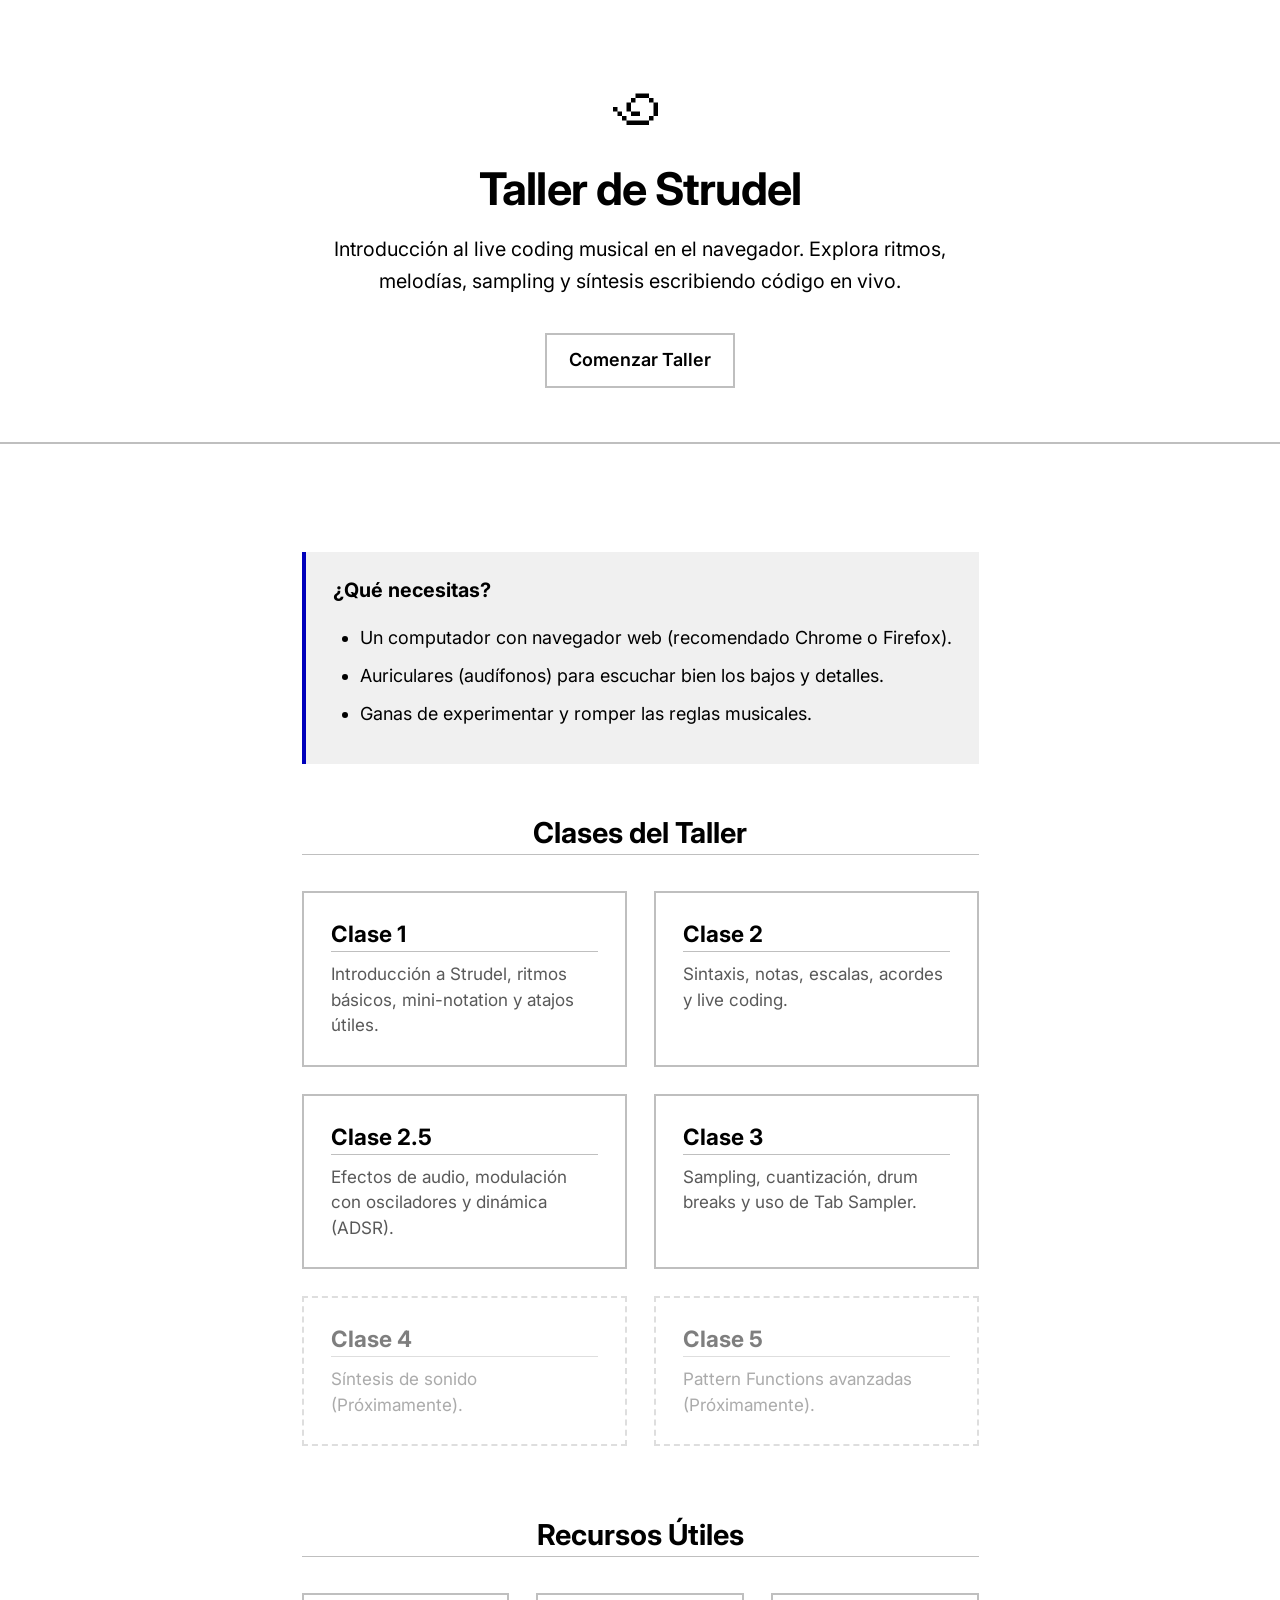
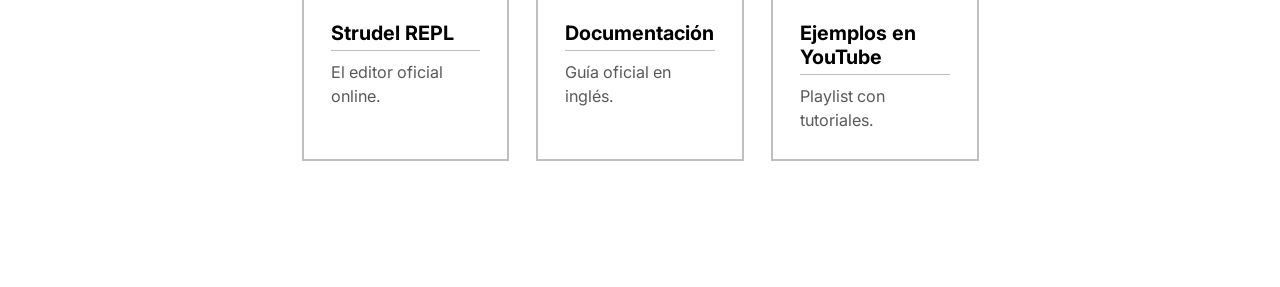
==== index.html @ 0a7d7d0f "feat: rediseño multi-página, landing page minimalista, UI nav y buscador" ====
<!DOCTYPE html>
<html lang="es">
<head>
<meta charset="utf-8"/>
<meta name="viewport" content="width=device-width, initial-scale=1"/>
<title>꩜ Taller de Strudel — UAH</title>
<meta name="author" content="Diego Aliaga"/>
<link rel="icon" href="data:image/svg+xml,<svg xmlns='http://www.w3.org/2000/svg' viewBox='0 0 100 100'><text y='.9em' font-size='90'>꩜</text></svg>">
<link rel="preconnect" href="https://fonts.googleapis.com">
<link href="https://fonts.googleapis.com/css2?family=Inter:wght@400;500;600;700&family=JetBrains+Mono:wght@400;500&display=swap" rel="stylesheet">
<link rel="stylesheet" href="strudel-taller.css">
<style>
/* ── Landing Page Styles (Minimalist / Protesilaos style) ──────────────── */
body {
  display: flex;
  flex-direction: column;
  min-height: 100vh;
}
.hero {
  padding: 4rem 1rem 3rem;
  border-bottom: 2px solid var(--border);
  margin-bottom: 2rem;
  text-align: center;
}
.hero-icon {
  font-size: 4rem;
  line-height: 1;
  color: var(--text);
  margin-bottom: 1rem;
  display: inline-block;
}
.hero h1 {
  font-size: 2.5rem;
  margin: 0 0 1rem;
  letter-spacing: -0.02em;
}
.hero p {
  font-size: 1.1rem;
  color: var(--text);
  max-width: 650px;
  margin: 0 auto 2rem;
  line-height: 1.6;
}
.btn-primary {
  display: inline-block;
  background: var(--bg);
  color: var(--text);
  padding: .6rem 1.2rem;
  text-decoration: none;
  font-weight: 600;
  border: 2px solid var(--border);
  transition: background .1s, border-color .1s;
}
.btn-primary:hover {
  background: var(--bg-2);
  border-color: var(--text);
}

.grid {
  display: grid;
  grid-template-columns: repeat(auto-fit, minmax(280px, 1fr));
  gap: 1.5rem;
  margin: 2rem 0 3rem;
}
.card {
  background: var(--bg);
  border: 2px solid var(--border);
  padding: 1.5rem;
  text-decoration: none;
  color: var(--text);
  display: flex;
  flex-direction: column;
  transition: border-color .1s;
}
.card:hover {
  border-color: var(--text);
  background: var(--bg-2);
}
.card h2 {
  margin: 0 0 .5rem;
  font-size: 1.25rem;
}
.card p {
  margin: 0;
  color: var(--text-muted);
  flex-grow: 1;
  font-size: 0.95rem;
  line-height: 1.5;
}
.card-disabled {
  opacity: 0.5;
  pointer-events: none;
  border-style: dashed;
}

.requirements {
  border-left: 4px solid var(--accent);
  background: var(--bg-2);
  padding: 1.5rem;
  margin: 2rem 0;
}
.requirements h3 {
  margin-top: 0;
  font-size: 1.1rem;
}
.requirements ul {
  margin-bottom: 0;
}
</style>
</head>
<body>
<div class="hero">
  <div class="hero-icon">꩜</div>
  <h1>Taller de Strudel</h1>
  <p>Introducción al live coding musical en el navegador. Explora ritmos, melodías, sampling y síntesis escribiendo código en vivo.</p>
  <a href="clase-1.html" class="btn-primary">Comenzar Taller</a>
</div>

<div id="content" style="max-width: 900px;">
  
  <div class="requirements">
    <h3>¿Qué necesitas?</h3>
    <ul>
      <li>Un computador con navegador web (recomendado Chrome o Firefox).</li>
      <li>Auriculares (audífonos) para escuchar bien los bajos y detalles.</li>
      <li>Ganas de experimentar y romper las reglas musicales.</li>
    </ul>
  </div>

  <h2 style="text-align: center; margin-bottom: 2rem;">Clases del Taller</h2>
  <div class="grid">
    <a href="clase-1.html" class="card">
      <h2>Clase 1</h2>
      <p>Introducción a Strudel, ritmos básicos, mini-notation y atajos útiles.</p>
    </a>
    <a href="clase-2.html" class="card">
      <h2>Clase 2</h2>
      <p>Sintaxis, notas, escalas, acordes y live coding.</p>
    </a>
    <a href="clase-2-5.html" class="card">
      <h2>Clase 2.5</h2>
      <p>Efectos de audio, modulación con osciladores y dinámica (ADSR).</p>
    </a>
    <a href="clase-3.html" class="card">
      <h2>Clase 3</h2>
      <p>Sampling, cuantización, drum breaks y uso de Tab Sampler.</p>
    </a>
    <a href="#" class="card card-disabled">
      <h2>Clase 4</h2>
      <p>Síntesis de sonido (Próximamente).</p>
    </a>
    <a href="#" class="card card-disabled">
      <h2>Clase 5</h2>
      <p>Pattern Functions avanzadas (Próximamente).</p>
    </a>
  </div>

  <h2 style="text-align: center; margin-top: 4rem;">Recursos Útiles</h2>
  <div class="grid" style="grid-template-columns: repeat(auto-fit, minmax(200px, 1fr));">
    <a href="https://strudel.cc/" target="_blank" class="card">
      <h2 style="font-size: 1.1rem;">Strudel REPL</h2>
      <p style="font-size: 0.9rem;">El editor oficial online.</p>
    </a>
    <a href="https://strudel.cc/workshop/getting-started/" target="_blank" class="card">
      <h2 style="font-size: 1.1rem;">Documentación</h2>
      <p style="font-size: 0.9rem;">Guía oficial en inglés.</p>
    </a>
    <a href="https://www.youtube.com/playlist?list=PLEW6tgjJl5yY" target="_blank" class="card">
      <h2 style="font-size: 1.1rem;">Ejemplos en YouTube</h2>
      <p style="font-size: 0.9rem;">Playlist con tutoriales.</p>
    </a>
  </div>
</div>

</body>
</html>
---- strudel-taller.css ----
/* Protesilaos-inspired Academic/Blog Theme (Modus Operandi / Vivendi style) */

:root {
  /* Light mode (Modus Operandi style) */
  --bg: #ffffff;
  --bg-2: #f0f0f0;
  --border: #bfbfbf;
  --text: #000000;
  --text-muted: #595959;
  --accent: #0000bb;
  --link: #0033cc;
  --link-visited: #7918a5;
  --code-bg: #f4f4f4;
  --desafio-bg: #e5f4fb;
  --desafio-border: #005fdf;
  --desafio-text: #0033cc;
}

@media (prefers-color-scheme: dark) {
  :root {
    /* Dark mode (Modus Vivendi style) */
    --bg: #000000;
    --bg-2: #1e1e1e;
    --border: #646464;
    --text: #ffffff;
    --text-muted: #a6a6a6;
    --accent: #00bcff;
    --link: #00bcff;
    --link-visited: #b6a0ff;
    --code-bg: #111111;
    --desafio-bg: #002f5a;
    --desafio-border: #00aaff;
    --desafio-text: #8cc3f6;
  }
}

@import url('https://fonts.googleapis.com/css2?family=Inter:wght@400;600;700&family=JetBrains+Mono:wght@400;600&display=swap');

* { box-sizing: border-box; }

html {
  font-size: 18px; /* High legibility */
  scroll-behavior: smooth;
}

body {
  background: var(--bg);
  color: var(--text);
  font-family: 'Inter', system-ui, -apple-system, sans-serif;
  line-height: 1.6;
  margin: 0;
  padding: 0;
}

#content {
  max-width: 1100px;
  margin: 0 auto;
  padding: 2rem 2rem 4rem;
}

/* Headings */
h1, h2, h3, h4, h5, h6 {
  font-weight: 700;
  line-height: 1.2;
  color: var(--text);
  margin-top: 1.8em;
  margin-bottom: 0.8em;
}

h1.title {
  font-size: 2.2rem;
  margin-top: 1rem;
  margin-bottom: 2rem;
}

h2 {
  font-size: 1.6rem;
  border-bottom: 1px solid var(--border);
  padding-bottom: 0.2rem;
}

h3 { font-size: 1.3rem; }

/* Links */
a {
  color: var(--link);
  text-decoration: underline;
  text-decoration-thickness: 1px;
  text-underline-offset: 2px;
}
a:visited { color: var(--link-visited); }
a:hover { text-decoration-thickness: 2px; }

/* Table of Contents */
#table-of-contents {
  background: var(--bg-2);
  border-left: 4px solid var(--border);
  padding: 1rem 1.5rem;
  margin-bottom: 2.5rem;
}

#table-of-contents h2 {
  font-size: 1.1rem;
  border: none;
  margin: 0 0 1rem;
  text-transform: none;
}

#table-of-contents ul {
  list-style-type: square;
  padding-left: 1.2rem;
  margin: 0;
}
#table-of-contents li { margin: 0.4rem 0; }

/* Paragraphs */
p { margin: 1.2rem 0; }
ul, ol { padding-left: 1.5rem; margin: 1.2rem 0; }
li { margin: 0.5rem 0; }

/* Code */
code {
  font-family: 'JetBrains Mono', monospace;
  background: var(--code-bg);
  padding: 0.15em 0.3em;
  font-size: 0.85em;
  border: 1px solid var(--border);
}

pre {
  background: var(--code-bg);
  border: 1px solid var(--border);
  padding: 1rem;
  overflow-x: auto;
  font-family: 'JetBrains Mono', monospace;
  font-size: 0.85rem;
  line-height: 1.5;
  margin: 1.5rem 0;
}

pre code {
  background: transparent;
  border: none;
  padding: 0;
}

/* Blockquotes */
blockquote {
  border-left: 4px solid var(--accent);
  margin: 1.5rem 0;
  padding: 0.5rem 1rem;
  color: var(--text-muted);
  font-style: italic;
  background: var(--bg-2);
}

/* ── Imágenes ─────────────────────────────────────────────────────── */
img {
  max-width: 100%;
  max-height: 480px;      /* evita imágenes altísimas */
  width: auto;
  height: auto;
  display: block;
  margin: 1.5rem auto;
  border-radius: 6px;
  border: 1px solid var(--border);
  box-shadow: 0 2px 8px rgba(0,0,0,.15);
  object-fit: contain;    /* no deforma si hay max-height */
}

/* Capturas de pantalla de la interfaz → más compactas */
img[src*="Captura"],
img[src*="captura"],
img[src*="screenshot"] {
  max-width: 560px;
  max-height: 360px;
}

/* Imágenes decorativas / logos → sin borde */
img[src*="logo"],
img[src*="Logo"],
img[src*="algorave"],
img[src*="Algorave"] {
  border: none;
  box-shadow: none;
}

/* Figura con caption */
figure {
  margin: 1.5rem auto;
  text-align: center;
}
figure img {
  margin: 0 auto .6rem;
}
figcaption,
.figure p {
  text-align: center;
  color: var(--text-muted);
  font-size: .85rem;
  margin-top: .4rem;
  margin-bottom: 0;
}

/* Imágenes inline dentro de párrafos (ej: emojis SVG en título) */
p img, h1 img, h2 img {
  display: inline;
  margin: 0 .15em;
  vertical-align: middle;
  box-shadow: none;
  border: none;
  border-radius: 0;
}

/* ── Lightbox ─────────────────────────────────────────────────────── */
#content img:not(p img):not(h1 img):not(h2 img) {
  cursor: zoom-in;
  transition: opacity .15s;
}
#content img:not(p img):not(h1 img):not(h2 img):hover {
  opacity: .88;
}

#lightbox {
  display: none;
  position: fixed;
  inset: 0;
  z-index: 2000;
  background: rgba(0,0,0,.85);
  align-items: center;
  justify-content: center;
  cursor: zoom-out;
  backdrop-filter: blur(4px);
}
#lightbox.open {
  display: flex;
}
#lightbox img {
  max-width: 92vw;
  max-height: 92vh;
  width: auto;
  height: auto;
  border-radius: 8px;
  border: none;
  box-shadow: 0 8px 40px rgba(0,0,0,.6);
  margin: 0;
  cursor: zoom-out;
  animation: lb-in .18s ease;
}
@keyframes lb-in {
  from { opacity: 0; transform: scale(.93); }
  to   { opacity: 1; transform: scale(1); }
}

/* Postamble */
#postamble {
  margin-top: 4rem;
  border-top: 1px solid var(--border);
  padding-top: 1rem;
  color: var(--text-muted);
  font-size: 0.85rem;
}

/* Responsive */
@media (max-width: 600px) {
  html { font-size: 16px; }
  #content { padding: 1.5rem 1rem 3rem; }
}

/* Desafíos */
.desafio {
  background-color: var(--desafio-bg);
  border-left: 4px solid var(--desafio-border);
  padding: 1rem 1.5rem;
  margin: 1.5rem 0;
}

.desafio p:first-child {
  color: var(--desafio-text);
  font-weight: 700;
  margin-top: 0;
}

/* ── Botón volver arriba ──────────────────────────────────────────────── */
#back-to-top {
  position: fixed;
  bottom: 2rem;
  right: 2rem;
  width: 2.8rem;
  height: 2.8rem;
  border-radius: 50%;
  background: var(--accent);
  color: var(--bg);
  border: none;
  font-size: 1.3rem;
  cursor: pointer;
  display: flex;
  align-items: center;
  justify-content: center;
  box-shadow: 0 2px 8px rgba(0,0,0,0.3);
  opacity: 0;
  pointer-events: none;
  transition: opacity 0.3s ease, transform 0.3s ease;
  z-index: 999;
  text-decoration: none;
}

#back-to-top.visible {
  opacity: 1;
  pointer-events: auto;
}

#back-to-top:hover {
  transform: translateY(-3px);
  filter: brightness(1.2);
}

/* ── REPLs de Strudel ──────────────────────────────────────────────────── */
.repl-holder {
  margin: 1.5rem 0;
  border: 1px solid var(--border);
  border-radius: 6px;
  overflow: hidden;
  background: var(--code-bg);
  position: relative;
  transition: border-color 0.2s ease;
}

/* El REPL que está sonando se marca con un borde de acento. */
.repl-holder.is-active {
  border-color: var(--accent);
  box-shadow: 0 0 0 2px color-mix(in srgb, var(--accent) 25%, transparent);
}

.repl-holder::before {
  content: 'Strudel';
  position: absolute;
  top: 0;
  left: 0;
  z-index: 2;
  font-family: 'JetBrains Mono', monospace;
  font-size: 0.65rem;
  letter-spacing: 0.05em;
  text-transform: uppercase;
  padding: 0.15rem 0.5rem;
  background: var(--bg-2);
  color: var(--text-muted);
  border-right: 1px solid var(--border);
  border-bottom: 1px solid var(--border);
  border-bottom-left-radius: 4px;
  pointer-events: none;
}

.repl-holder.is-active::before {
  content: 'Strudel · sonando';
  color: var(--accent);
}

.repl-holder iframe {
  display: block;
  width: 100%;
  border: 0;
  margin-top: 1.1rem;
}

/* ── Botón detener todos ───────────────────────────────────────────────── */
/* ── Video embebido (YouTube) ──────────────────────────────────────────── */
.video-embed {
  position: relative;
  width: 100%;
  aspect-ratio: 16 / 9;
  margin: 2rem 0 0.5rem;
  border: 1px solid var(--border);
  border-radius: 6px;
  overflow: hidden;
  background: var(--code-bg);
}

.video-embed iframe,
.video-embed video {
  position: absolute;
  inset: 0;
  width: 100%;
  height: 100%;
  border: 0;
  object-fit: contain;
  background: #000;
}

.video-caption {
  font-size: 0.85rem;
  color: var(--text-muted);
  font-style: italic;
  margin-top: 0;
}

@media (max-width: 600px) {
  #back-to-top { bottom: 1rem; right: 1rem; }
}

/* ── Drawer lateral de navegación (estilo Strudel) ─────────────────────── */

/* Pestaña disparadora fijada en el lateral izquierdo */
#drawer-toggle {
  position: fixed;
  top: 95px;
  left: 0;
  z-index: 1000;
  background: var(--bg-2);
  color: var(--text);
  border: 1px solid var(--border);
  border-left: none;
  border-radius: 0 6px 6px 0;
  padding: 0.5rem 0.6rem 0.5rem 0.45rem;
  cursor: pointer;
  display: flex;
  align-items: center;
  justify-content: center;
  box-shadow: 2px 2px 8px rgba(0, 0, 0, 0.12);
  transition: transform 0.2s ease, background 0.2s ease, border-color 0.2s ease, color 0.2s ease;
  user-select: none;
}

#drawer-toggle:hover {
  background: var(--bg);
  border-color: var(--accent);
  color: var(--accent);
  transform: translateX(3px);
}

#drawer-toggle svg {
  display: block;
}

/* Backdrop difuminado */
#drawer-backdrop {
  position: fixed;
  inset: 0;
  background: rgba(0, 0, 0, 0.45);
  backdrop-filter: blur(2px);
  z-index: 1001;
  opacity: 0;
  pointer-events: none;
  transition: opacity 0.25s ease;
}

#drawer-backdrop.is-visible {
  opacity: 1;
  pointer-events: auto;
}

/* Panel lateral (Drawer) */
#sidebar-drawer {
  position: fixed;
  top: 0;
  left: 0;
  bottom: 0;
  width: 360px;
  max-width: 88vw;
  background: var(--bg);
  border-right: 1px solid var(--border);
  z-index: 1002;
  transform: translateX(-100%);
  transition: transform 0.28s cubic-bezier(0.16, 1, 0.3, 1);
  display: flex;
  flex-direction: column;
  box-shadow: 6px 0 28px rgba(0, 0, 0, 0.22);
}

#sidebar-drawer.is-open {
  transform: translateX(0);
}

/* Cabecera del drawer */
.drawer-header {
  padding: 0.9rem 1.1rem;
  border-bottom: 1px solid var(--border);
  background: var(--bg-2);
  display: flex;
  align-items: center;
  justify-content: space-between;
}

.drawer-title {
  font-family: inherit;
  font-size: 0.88rem;
  font-weight: 700;
  letter-spacing: 0.08em;
  margin: 0;
}

.drawer-close {
  background: transparent;
  border: 1px solid transparent;
  color: var(--text-muted);
  font-size: 1.1rem;
  line-height: 1;
  padding: 0.2rem 0.45rem;
  border-radius: 4px;
  cursor: pointer;
  transition: color 0.15s ease, border-color 0.15s ease, background 0.15s ease;
}

.drawer-close:hover {
  color: var(--text);
  border-color: var(--border);
  background: var(--bg);
}

/* Herramientas del drawer: buscador y píldoras */
.drawer-tools {
  padding: 0.75rem 1.1rem;
  border-bottom: 1px solid var(--border);
  background: var(--bg);
  display: flex;
  flex-direction: column;
  gap: 0.55rem;
}

.drawer-search-wrapper {
  position: relative;
  display: flex;
  align-items: center;
}

.drawer-search {
  width: 100%;
  font-family: 'JetBrains Mono', monospace;
  font-size: 0.78rem;
  padding: 0.45rem 0.65rem 0.45rem 1.7rem;
  border: 1px solid var(--border);
  border-radius: 4px;
  background: var(--code-bg);
  color: var(--text);
  outline: none;
  transition: border-color 0.2s ease, box-shadow 0.2s ease;
}

.drawer-search:focus {
  border-color: var(--accent);
  box-shadow: 0 0 0 2px color-mix(in srgb, var(--accent) 20%, transparent);
}

.drawer-search-icon {
  position: absolute;
  left: 0.55rem;
  font-size: 0.75rem;
  color: var(--text-muted);
  pointer-events: none;
}

/* Píldoras de salto rápido por clase */
.drawer-class-pills {
  display: flex;
  flex-wrap: wrap;
  gap: 0.35rem;
  align-items: center;
}

.drawer-class-pills span {
  font-size: 0.68rem;
  color: var(--text-muted);
  font-family: 'JetBrains Mono', monospace;
  margin-right: 0.1rem;
}

.drawer-pill {
  font-family: 'JetBrains Mono', monospace;
  font-size: 0.68rem;
  font-weight: 600;
  padding: 0.15rem 0.4rem;
  border: 1px solid var(--border);
  border-radius: 4px;
  background: var(--bg-2);
  color: var(--text);
  text-decoration: none;
  transition: background 0.15s ease, border-color 0.15s ease, color 0.15s ease;
}

.drawer-pill:hover {
  background: var(--accent);
  color: var(--bg);
  border-color: var(--accent);
  text-decoration: none;
}

/* Árbol del índice */
.drawer-content {
  flex: 1;
  overflow-y: auto;
  padding: 0.8rem 1rem;
  scroll-behavior: smooth;
}

.drawer-content ul {
  list-style: none;
  padding-left: 0;
  margin: 0;
}

.drawer-content li {
  margin: 0.25rem 0;
}

.drawer-class-item {
  margin-bottom: 0.75rem !important;
  border-bottom: 1px dashed color-mix(in srgb, var(--border) 60%, transparent);
  padding-bottom: 0.55rem;
}

.drawer-class-item:last-child {
  border-bottom: none;
}

.drawer-class-header {
  display: flex;
  align-items: center;
  gap: 0.25rem;
}

.drawer-collapse-btn {
  background: transparent;
  border: none;
  color: var(--text-muted);
  font-size: 0.65rem;
  cursor: pointer;
  padding: 0.2rem 0.3rem;
  border-radius: 3px;
  line-height: 1;
  transition: background 0.15s ease, color 0.15s ease;
}

.drawer-collapse-btn:hover {
  background: var(--bg-2);
  color: var(--text);
}

.drawer-class-item.is-collapsed > ul {
  display: none;
}

/* Enlaces dentro del drawer */
.drawer-content a {
  display: block;
  font-size: 0.82rem;
  line-height: 1.35;
  color: var(--text);
  text-decoration: none;
  padding: 0.25rem 0.45rem;
  border-radius: 4px;
  border-left: 2px solid transparent;
  transition: color 0.15s ease, background 0.15s ease, border-left-color 0.15s ease;
}

.drawer-content a:hover {
  background: var(--bg-2);
  color: var(--accent);
  text-decoration: none;
}

/* Títulos de Clase (nivel 1) */
.drawer-class-header a {
  font-size: 0.86rem;
  font-weight: 600;
  color: var(--text);
  flex: 1;
}

/* Subsecciones (nivel 2 y 3) */
.drawer-content ul ul {
  padding-left: 0.75rem;
  margin: 0.2rem 0;
  border-left: 1px solid color-mix(in srgb, var(--border) 60%, transparent);
}

.drawer-content ul ul ul {
  padding-left: 0.65rem;
}

.drawer-content ul ul a {
  font-size: 0.78rem;
  color: var(--text-muted);
}

.drawer-content ul ul a:hover {
  color: var(--text);
}

/* Enlace activo (ScrollSpy) */
.drawer-content a.active-link {
  color: var(--accent) !important;
  font-weight: 600;
  background: var(--bg-2);
  border-left-color: var(--accent);
}

/* Pie del drawer */
.drawer-footer {
  padding: 0.55rem 1rem;
  border-top: 1px solid var(--border);
  background: var(--bg-2);
  font-family: 'JetBrains Mono', monospace;
  font-size: 0.68rem;
  color: var(--text-muted);
  display: flex;
  justify-content: space-between;
  align-items: center;
}

.drawer-footer a {
  color: var(--text-muted);
  text-decoration: none;
}

.drawer-footer a:hover {
  color: var(--accent);
  text-decoration: underline;
}

@media (max-width: 600px) {
  #drawer-toggle {
    top: 65px;
    padding: 0.4rem 0.6rem 0.4rem 0.5rem;
    font-size: 0.72rem;
  }
}



/* ── Navegación entre clases (Footer) ────────────────────────────── */
.class-nav-footer {
  display: flex;
  justify-content: space-between;
  margin-top: 4rem;
  padding-top: 2rem;
  border-top: 1px solid var(--border);
}
.nav-btn {
  display: flex;
  flex-direction: column;
  padding: 1rem 1.5rem;
  border-radius: 8px;
  background: var(--bg-2);
  border: 1px solid var(--border);
  text-decoration: none;
  color: var(--text);
  transition: transform .2s, border-color .2s;
  min-width: 150px;
}
.nav-btn:hover {
  border-color: var(--accent);
  transform: translateY(-2px);
}
.nav-btn .nav-label {
  font-size: .8rem;
  color: var(--text-muted);
  text-transform: uppercase;
  letter-spacing: .05em;
  margin-bottom: .25rem;
}
.nav-btn .nav-title {
  font-weight: 700;
  font-size: 1.1rem;
  color: var(--accent);
}
.nav-btn.next {
  text-align: right;
  margin-left: auto;
}
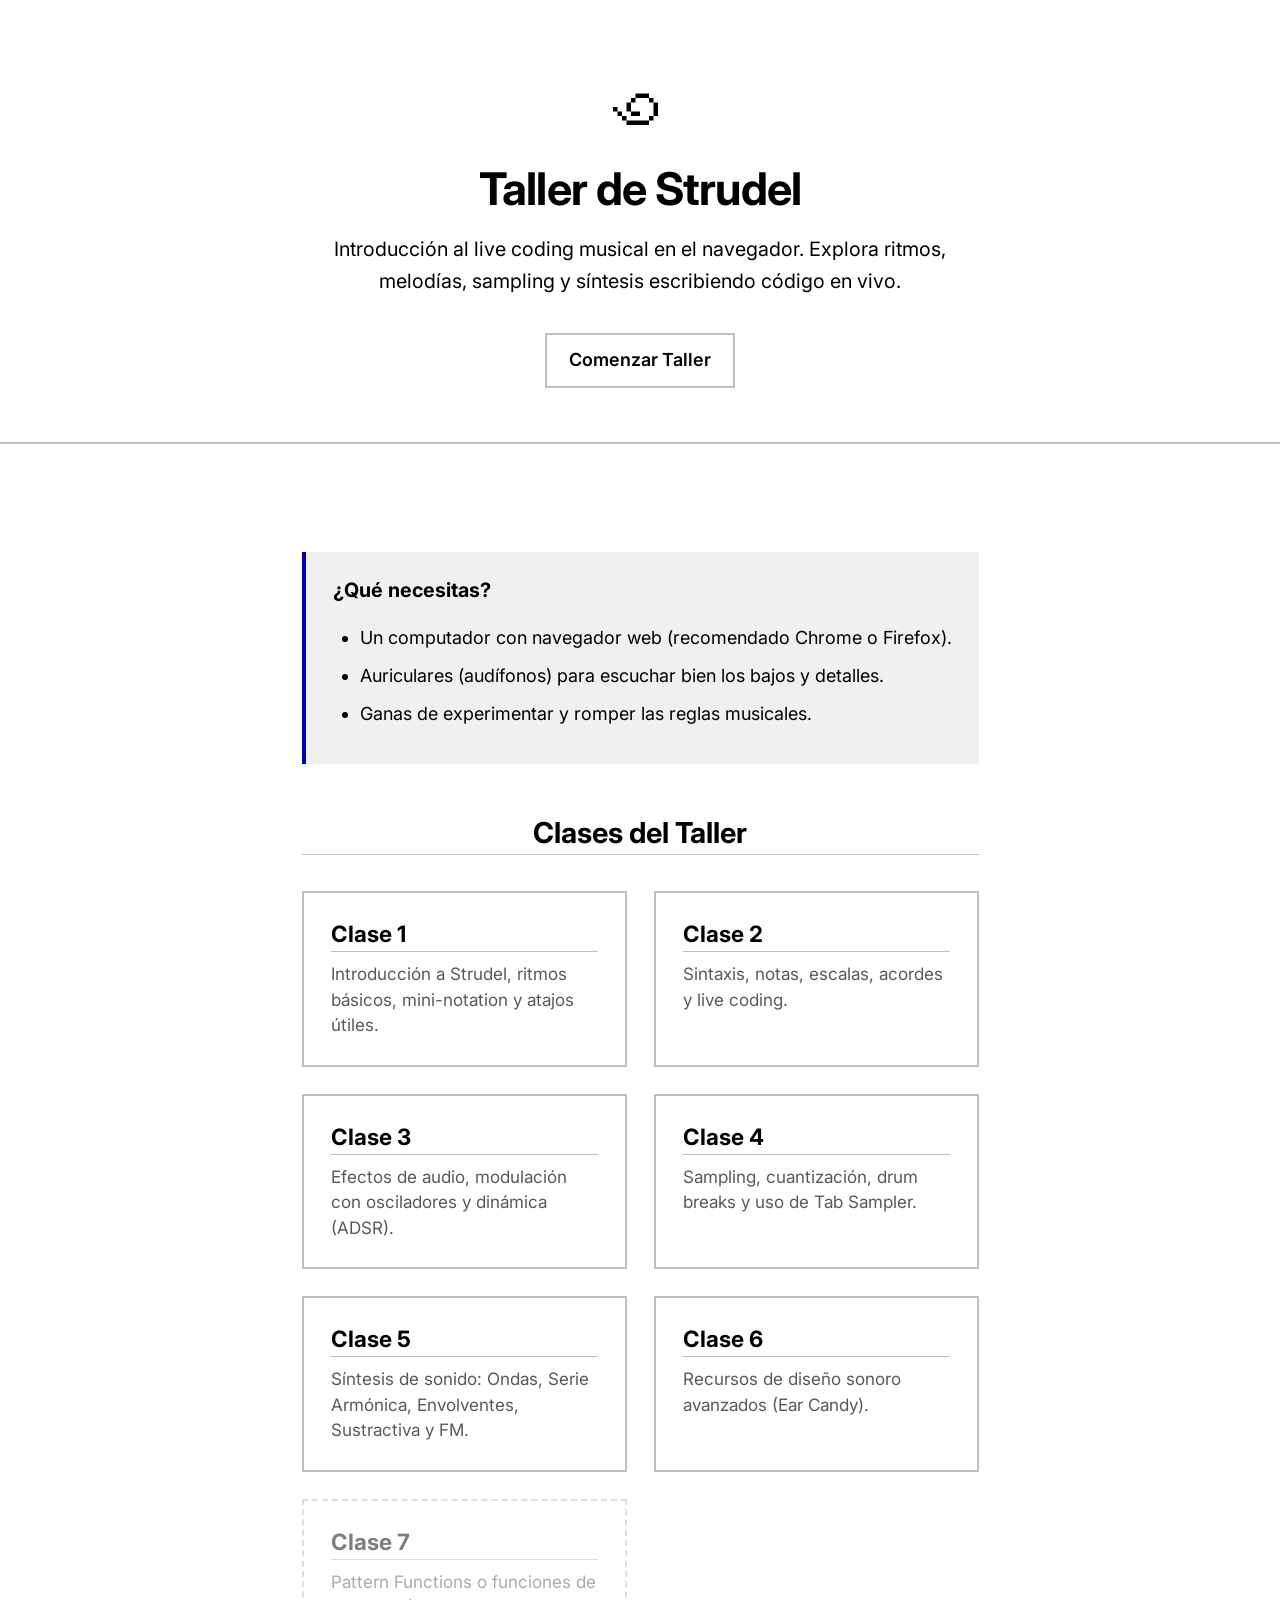
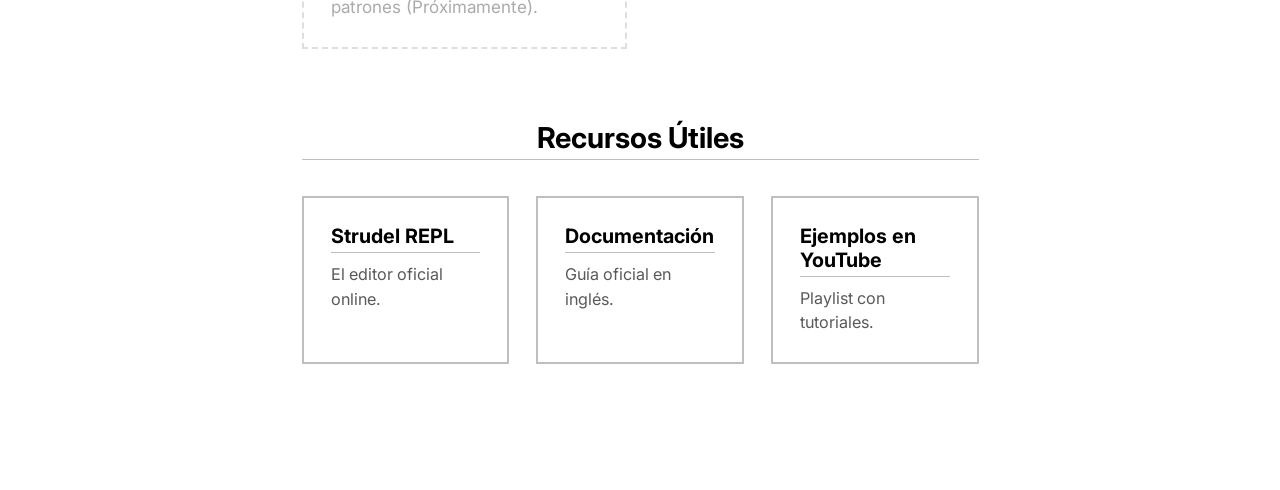
==== commit b35a861d: "Update Growl Bass and Risers sound design" ====
--- a/index.html
+++ b/index.html
@@ -137,21 +137,25 @@
       <h2>Clase 2</h2>
       <p>Sintaxis, notas, escalas, acordes y live coding.</p>
     </a>
-    <a href="clase-2-5.html" class="card">
-      <h2>Clase 2.5</h2>
+    <a href="clase-3.html" class="card">
+      <h2>Clase 3</h2>
       <p>Efectos de audio, modulación con osciladores y dinámica (ADSR).</p>
     </a>
-    <a href="clase-3.html" class="card">
-      <h2>Clase 3</h2>
+    <a href="clase-4.html" class="card">
+      <h2>Clase 4</h2>
       <p>Sampling, cuantización, drum breaks y uso de Tab Sampler.</p>
     </a>
-    <a href="#" class="card card-disabled">
-      <h2>Clase 4</h2>
-      <p>Síntesis de sonido (Próximamente).</p>
+    <a href="clase-5.html" class="card">
+      <h2>Clase 5</h2>
+      <p>Síntesis de sonido: Ondas, Serie Armónica, Envolventes, Sustractiva y FM.</p>
+    </a>
+    <a href="clase-6.html" class="card">
+      <h2>Clase 6</h2>
+      <p>Recursos de diseño sonoro avanzados (Ear Candy).</p>
     </a>
     <a href="#" class="card card-disabled">
-      <h2>Clase 5</h2>
-      <p>Pattern Functions avanzadas (Próximamente).</p>
+      <h2>Clase 7</h2>
+      <p>Pattern Functions o funciones de patrones (Próximamente).</p>
     </a>
   </div>
 
--- a/strudel-taller.css
+++ b/strudel-taller.css
@@ -213,11 +213,11 @@
 }
 
 /* ── Lightbox ─────────────────────────────────────────────────────── */
-#content img:not(p img):not(h1 img):not(h2 img) {
+#content img:not(h1 img):not(h2 img) {
   cursor: zoom-in;
   transition: opacity .15s;
 }
-#content img:not(p img):not(h1 img):not(h2 img):hover {
+#content img:not(h1 img):not(h2 img):hover {
   opacity: .88;
 }
 
@@ -730,26 +730,27 @@
 /* ── Navegación entre clases (Footer) ────────────────────────────── */
 .class-nav-footer {
   display: flex;
-  justify-content: space-between;
+  justify-content: center;
+  gap: 1.5rem;
   margin-top: 4rem;
   padding-top: 2rem;
-  border-top: 1px solid var(--border);
+  border-top: 2px solid var(--border);
 }
 .nav-btn {
   display: flex;
   flex-direction: column;
   padding: 1rem 1.5rem;
-  border-radius: 8px;
-  background: var(--bg-2);
-  border: 1px solid var(--border);
+  background: var(--bg);
+  border: 2px solid var(--border);
   text-decoration: none;
   color: var(--text);
-  transition: transform .2s, border-color .2s;
+  transition: background .1s, border-color .1s;
   min-width: 150px;
+  text-align: center;
 }
 .nav-btn:hover {
-  border-color: var(--accent);
-  transform: translateY(-2px);
+  background: var(--bg-2);
+  border-color: var(--text);
 }
 .nav-btn .nav-label {
   font-size: .8rem;
@@ -759,11 +760,7 @@
   margin-bottom: .25rem;
 }
 .nav-btn .nav-title {
-  font-weight: 700;
+  font-weight: 600;
   font-size: 1.1rem;
-  color: var(--accent);
-}
-.nav-btn.next {
-  text-align: right;
-  margin-left: auto;
-}
+  color: var(--text);
+}
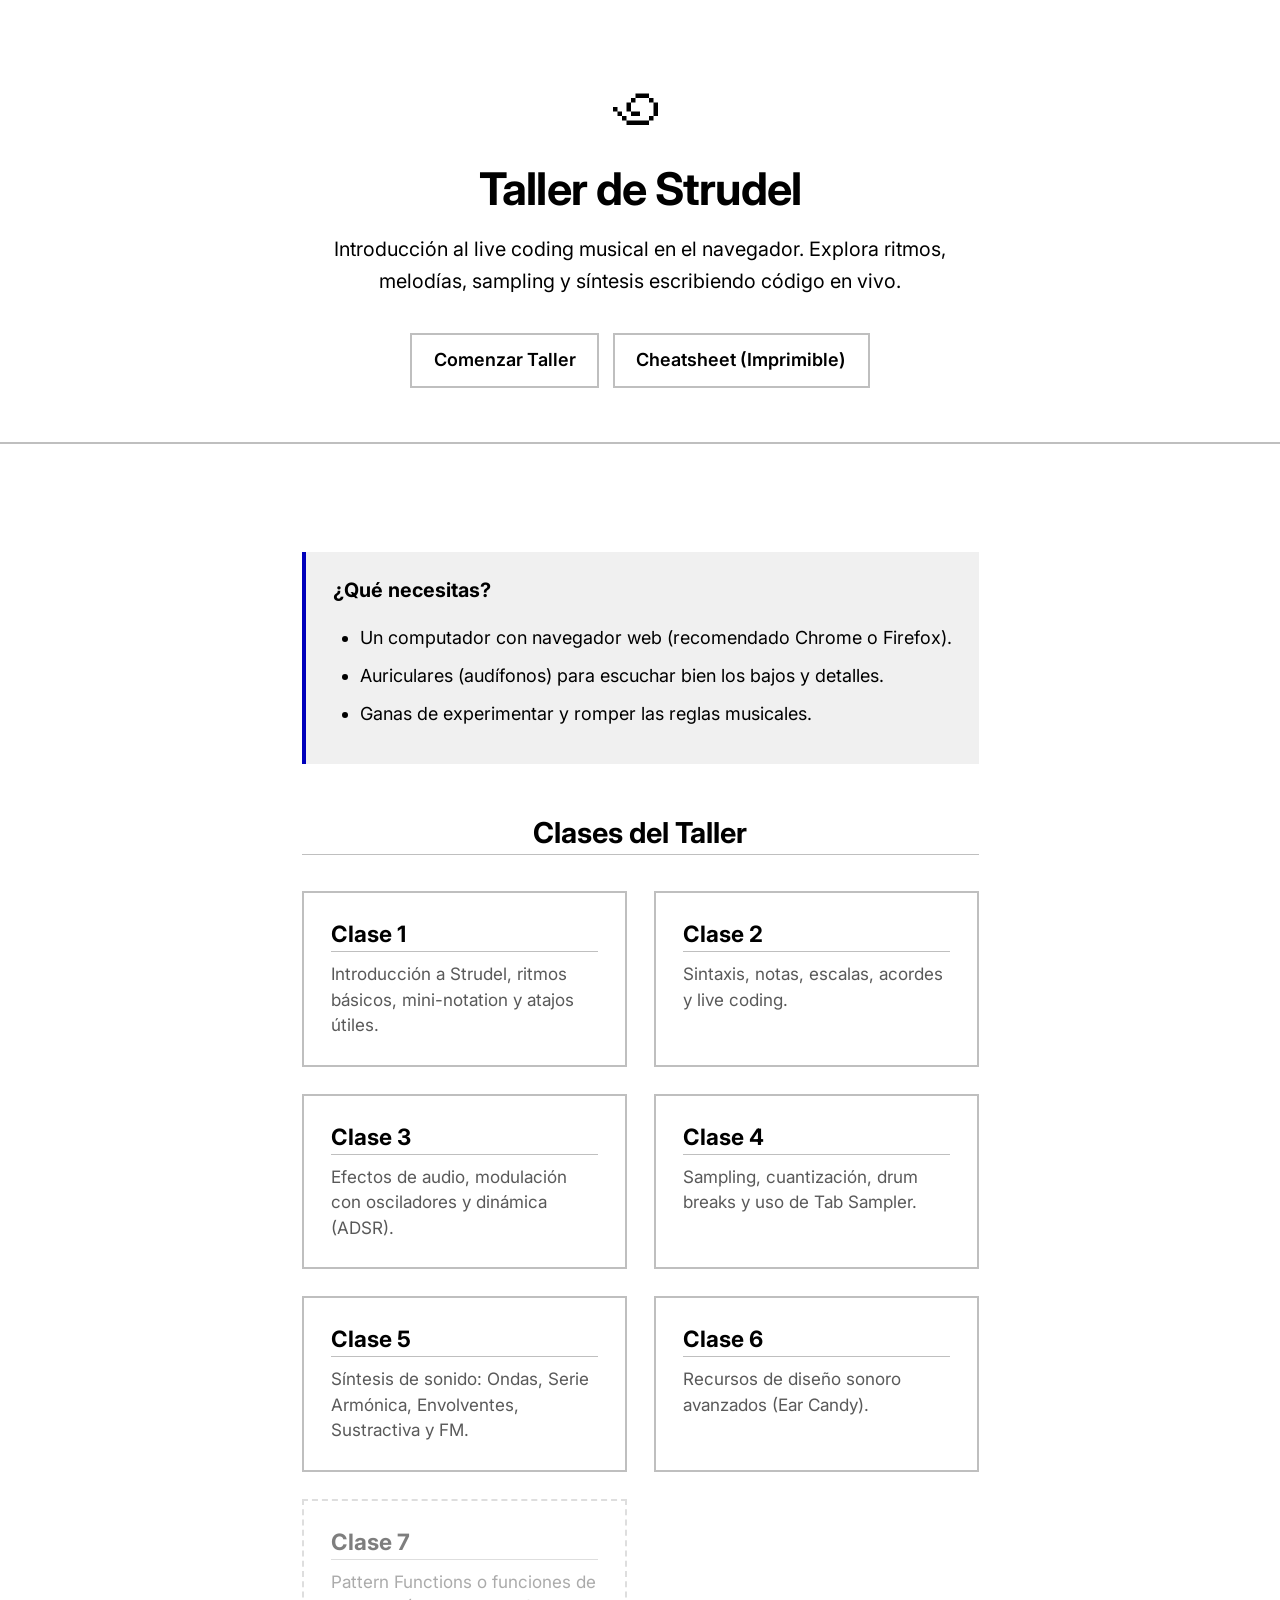
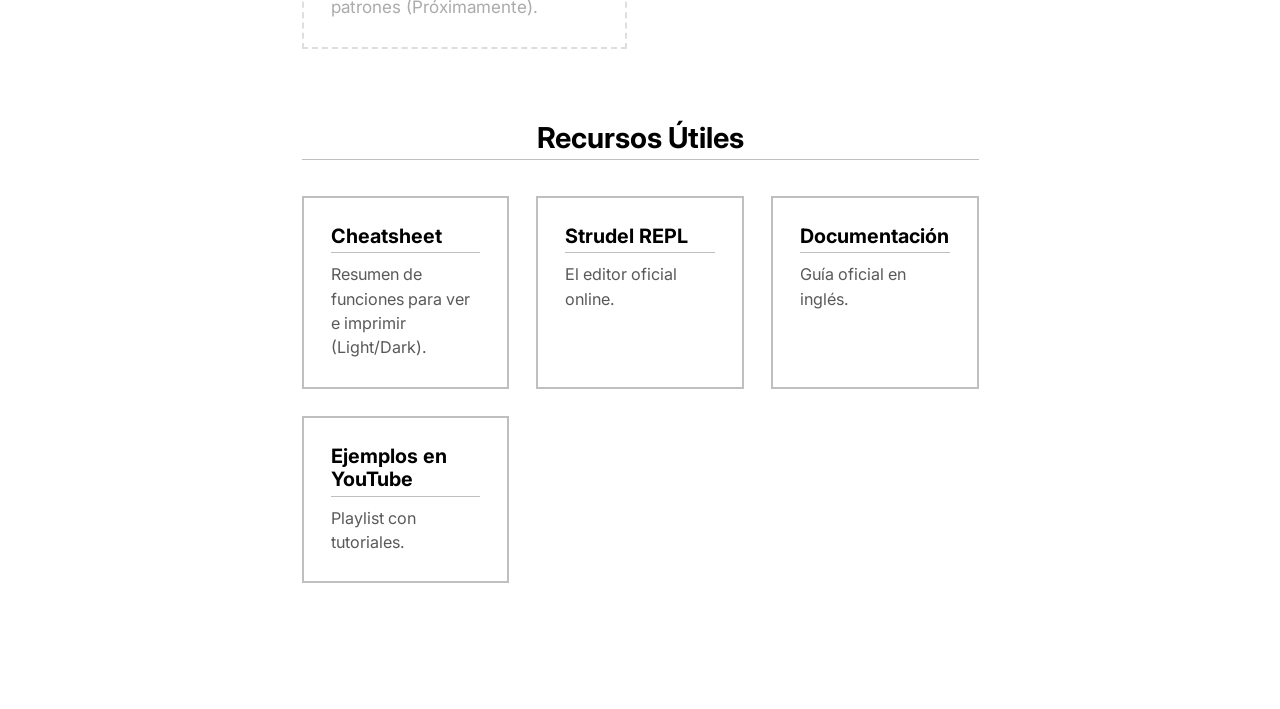
==== commit 0be8ba19: "feat(cheatsheet): add printable light/dark cheatsheet page and navbar button" ====
--- a/index.html
+++ b/index.html
@@ -113,7 +113,10 @@
   <div class="hero-icon">꩜</div>
   <h1>Taller de Strudel</h1>
   <p>Introducción al live coding musical en el navegador. Explora ritmos, melodías, sampling y síntesis escribiendo código en vivo.</p>
-  <a href="clase-1.html" class="btn-primary">Comenzar Taller</a>
+  <div style="display: inline-flex; gap: 0.75rem; flex-wrap: wrap; justify-content: center;">
+    <a href="clase-1.html" class="btn-primary">Comenzar Taller</a>
+    <a href="cheatsheet.html" class="btn-primary">Cheatsheet (Imprimible)</a>
+  </div>
 </div>
 
 <div id="content" style="max-width: 900px;">
@@ -161,6 +164,10 @@
 
   <h2 style="text-align: center; margin-top: 4rem;">Recursos Útiles</h2>
   <div class="grid" style="grid-template-columns: repeat(auto-fit, minmax(200px, 1fr));">
+    <a href="cheatsheet.html" class="card">
+      <h2 style="font-size: 1.1rem;">Cheatsheet</h2>
+      <p style="font-size: 0.9rem;">Resumen de funciones para ver e imprimir (Light/Dark).</p>
+    </a>
     <a href="https://strudel.cc/" target="_blank" class="card">
       <h2 style="font-size: 1.1rem;">Strudel REPL</h2>
       <p style="font-size: 0.9rem;">El editor oficial online.</p>
--- a/strudel-taller.css
+++ b/strudel-taller.css
@@ -1,4 +1,43 @@
 /* Protesilaos-inspired Academic/Blog Theme (Modus Operandi / Vivendi style) */
+
+.nav-cheatsheet-btn {
+  border: 1.5px solid var(--border) !important;
+  background: var(--bg) !important;
+  color: var(--text) !important;
+  font-weight: 600 !important;
+  padding: 0.3rem 0.7rem !important;
+  border-radius: 6px !important;
+  text-decoration: none;
+  display: inline-flex;
+  align-items: center;
+  gap: 0.35rem;
+  transition: border-color 0.15s ease, background 0.15s ease, transform 0.15s ease;
+}
+.nav-cheatsheet-btn:hover,
+.nav-cheatsheet-btn.nav-active {
+  border-color: var(--accent) !important;
+  color: var(--accent) !important;
+  background: var(--bg-2) !important;
+  transform: translateY(-1px);
+}
+
+.nav-strudel-btn {
+  background: var(--accent);
+  color: #ffffff !important;
+  font-weight: 600 !important;
+  padding: 0.35rem 0.75rem !important;
+  border-radius: 6px;
+  text-decoration: none;
+  display: inline-flex;
+  align-items: center;
+  gap: 0.35rem;
+  transition: opacity 0.15s ease, transform 0.15s ease;
+}
+.nav-strudel-btn:hover {
+  opacity: 0.9;
+  transform: translateY(-1px);
+}
+
 
 :root {
   /* Light mode (Modus Operandi style) */
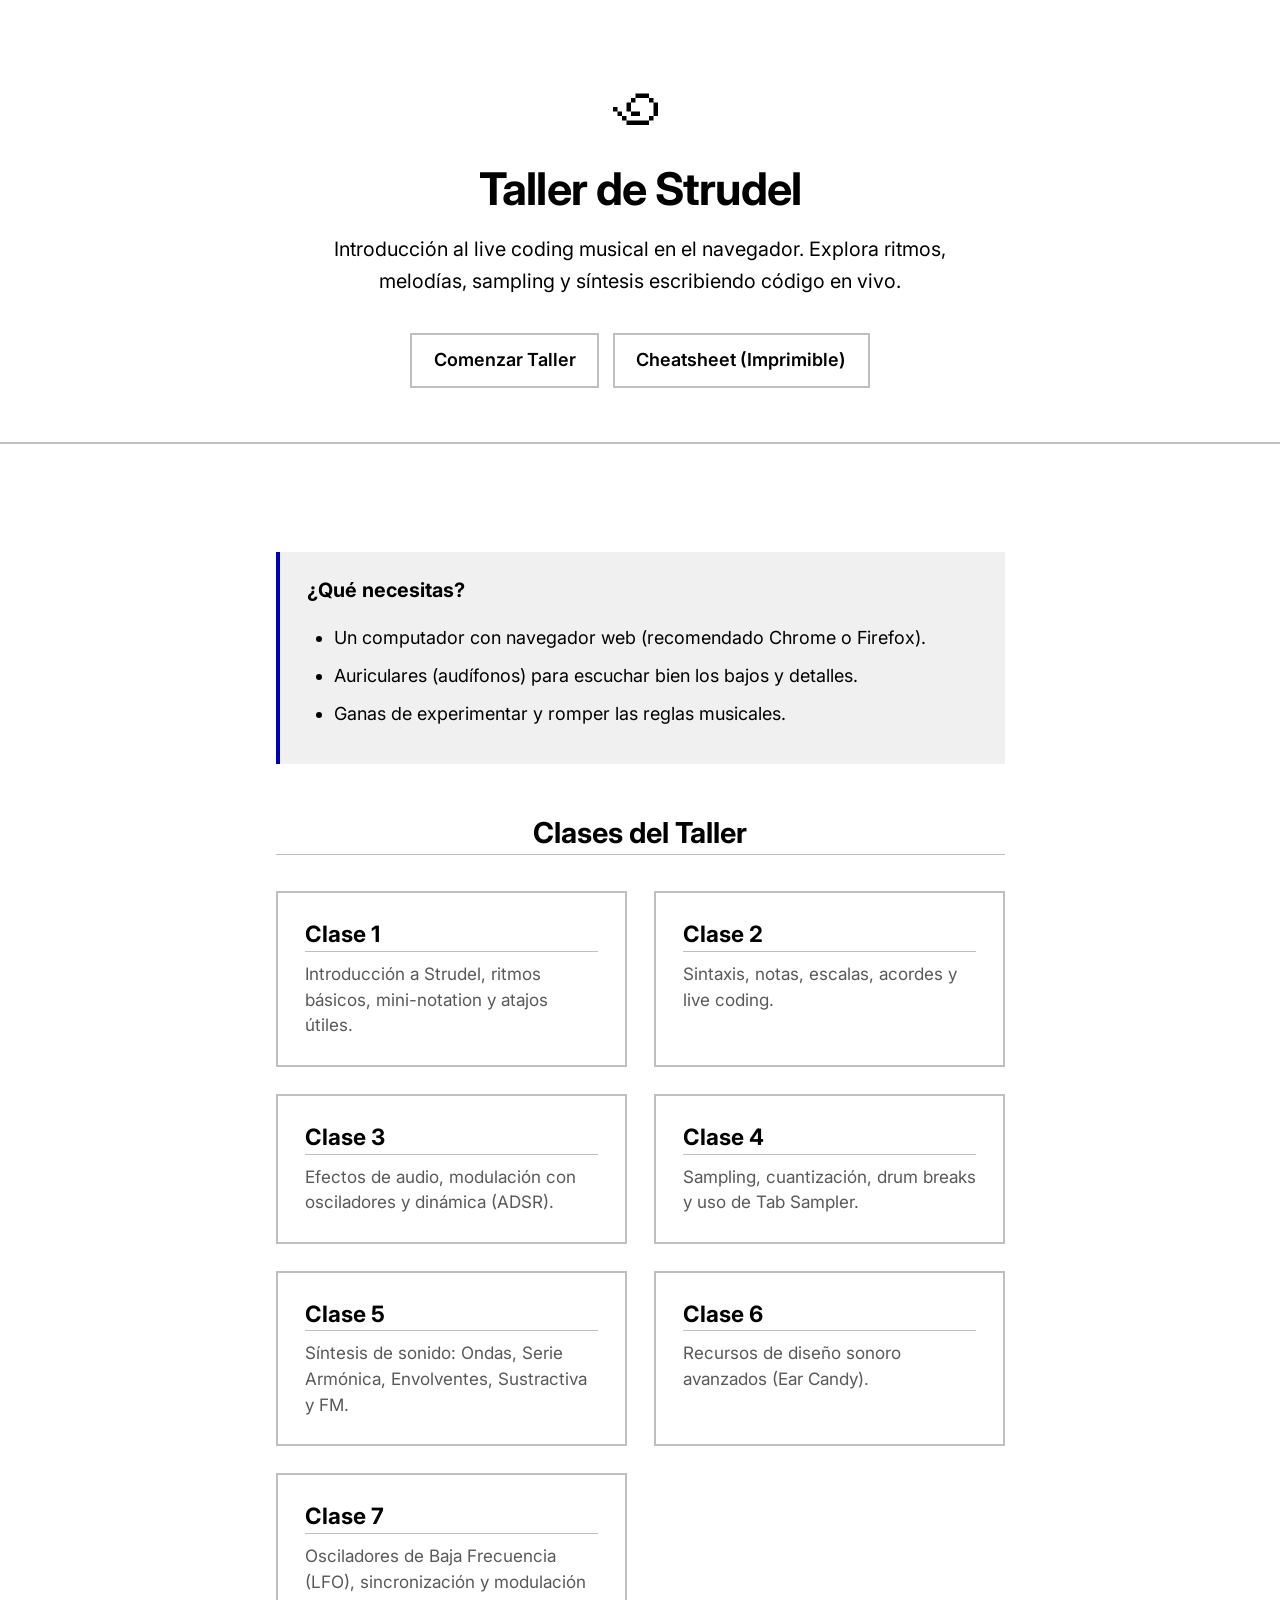
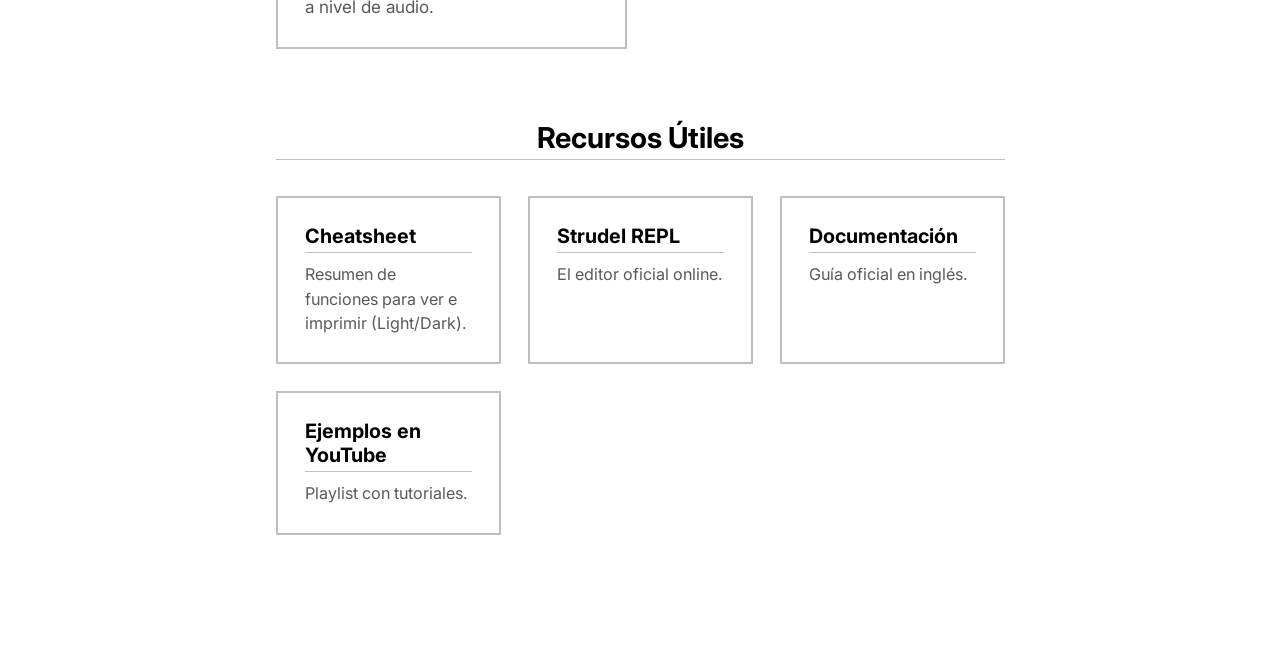
==== commit 33e0f0e1: "feat(clase-7): complete LFO lesson with interactive REPLs and update cheatsheet" ====
--- a/index.html
+++ b/index.html
@@ -156,9 +156,9 @@
       <h2>Clase 6</h2>
       <p>Recursos de diseño sonoro avanzados (Ear Candy).</p>
     </a>
-    <a href="#" class="card card-disabled">
+    <a href="clase-7.html" class="card">
       <h2>Clase 7</h2>
-      <p>Pattern Functions o funciones de patrones (Próximamente).</p>
+      <p>Osciladores de Baja Frecuencia (LFO), sincronización y modulación a nivel de audio.</p>
     </a>
   </div>
 
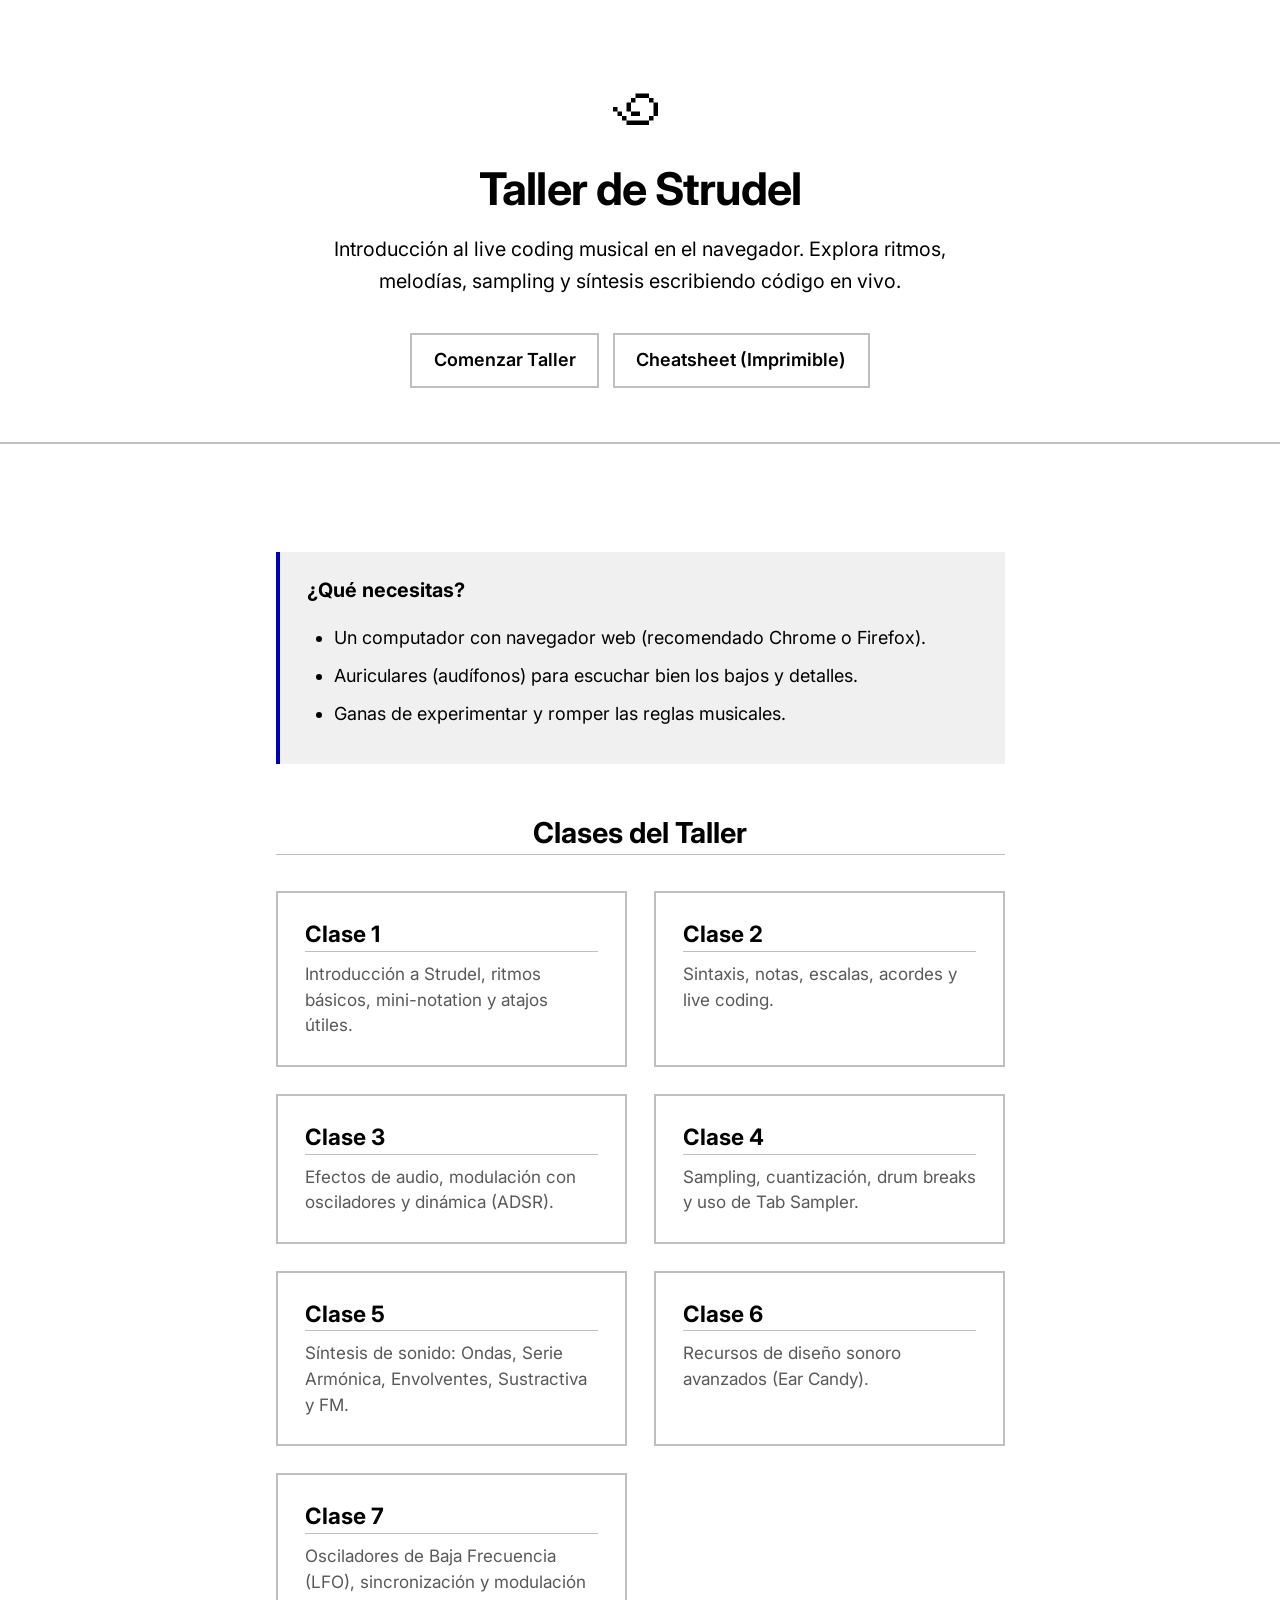
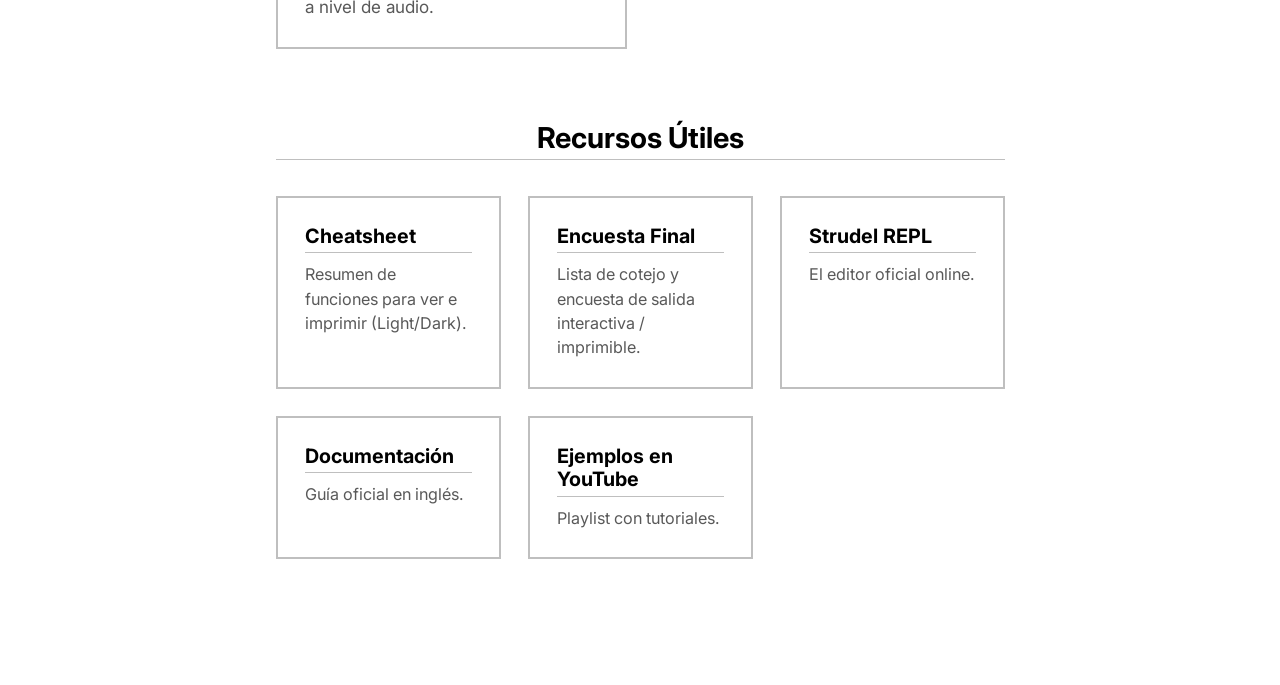
==== commit 8f11a0a7: "feat(encuesta): add interactive and printable final survey page encuesta.html" ====
--- a/index.html
+++ b/index.html
@@ -168,6 +168,10 @@
       <h2 style="font-size: 1.1rem;">Cheatsheet</h2>
       <p style="font-size: 0.9rem;">Resumen de funciones para ver e imprimir (Light/Dark).</p>
     </a>
+    <a href="encuesta.html" class="card">
+      <h2 style="font-size: 1.1rem;">Encuesta Final</h2>
+      <p style="font-size: 0.9rem;">Lista de cotejo y encuesta de salida interactiva / imprimible.</p>
+    </a>
     <a href="https://strudel.cc/" target="_blank" class="card">
       <h2 style="font-size: 1.1rem;">Strudel REPL</h2>
       <p style="font-size: 0.9rem;">El editor oficial online.</p>
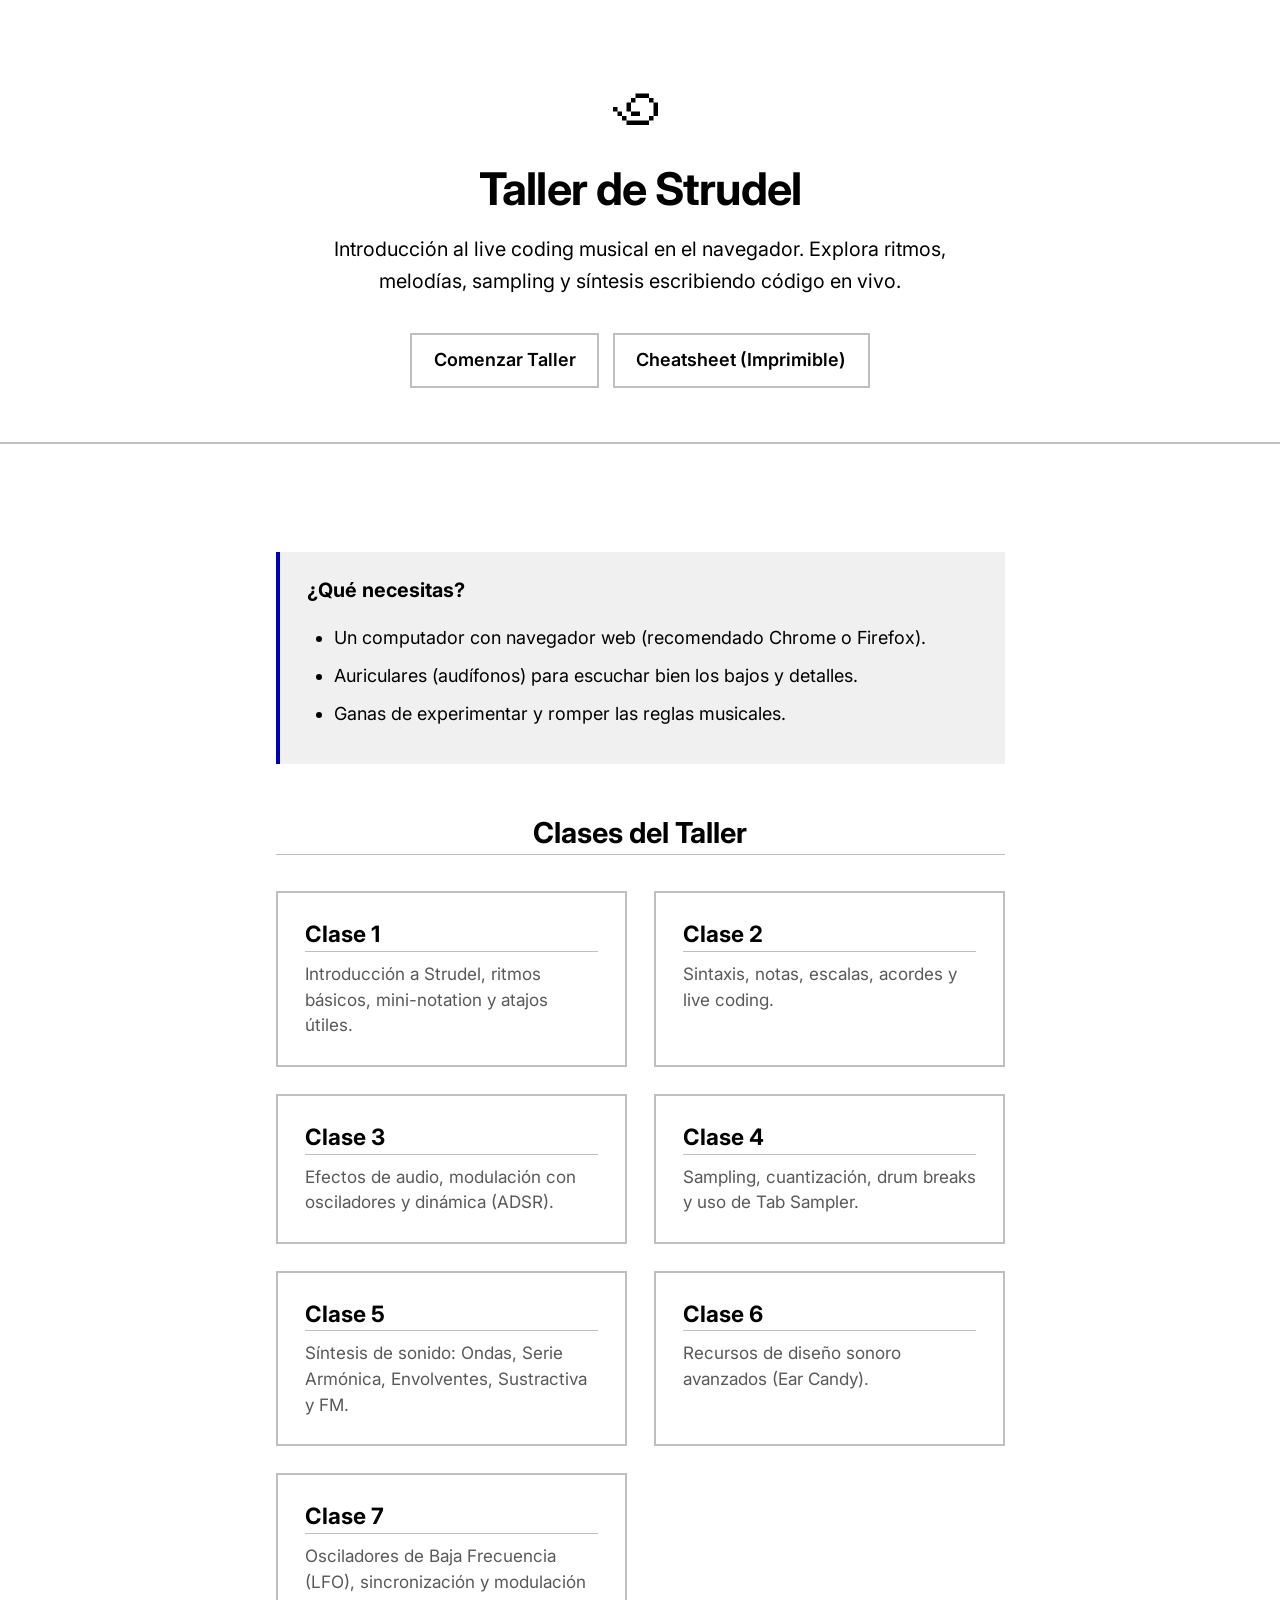
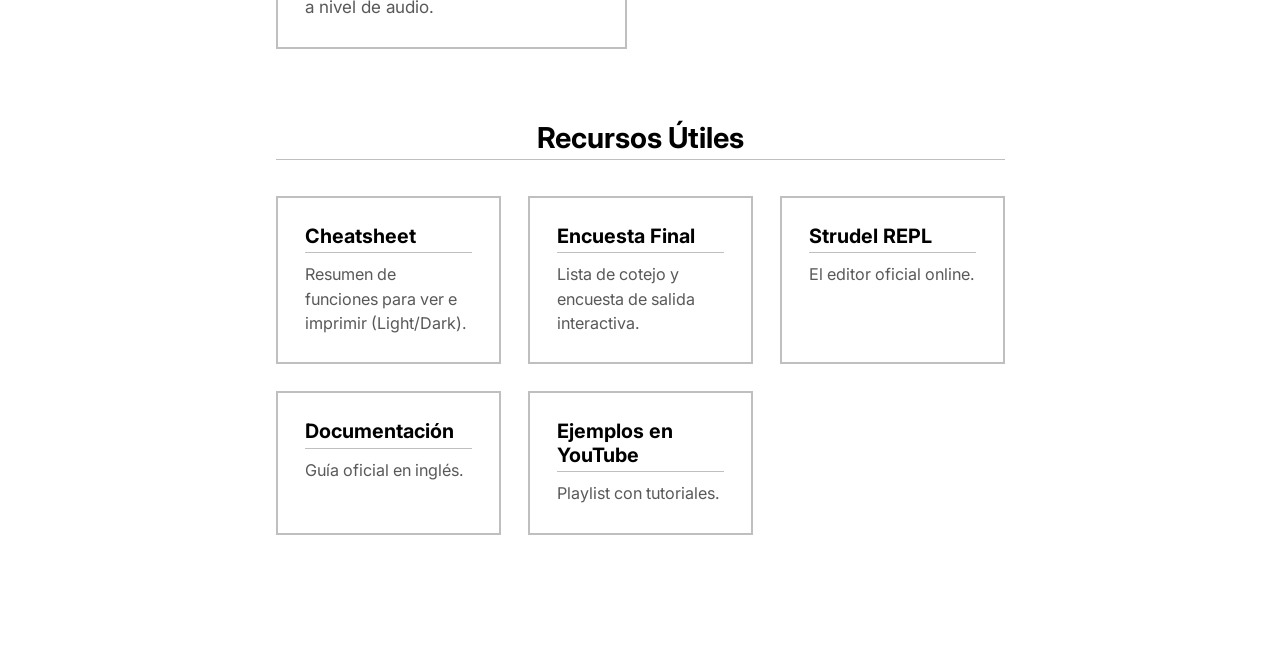
==== commit 107167df: "feat: simplify survey controls, update cheatsheet full-width layout and shortcuts" ====
--- a/index.html
+++ b/index.html
@@ -170,7 +170,7 @@
     </a>
     <a href="encuesta.html" class="card">
       <h2 style="font-size: 1.1rem;">Encuesta Final</h2>
-      <p style="font-size: 0.9rem;">Lista de cotejo y encuesta de salida interactiva / imprimible.</p>
+      <p style="font-size: 0.9rem;">Lista de cotejo y encuesta de salida interactiva.</p>
     </a>
     <a href="https://strudel.cc/" target="_blank" class="card">
       <h2 style="font-size: 1.1rem;">Strudel REPL</h2>
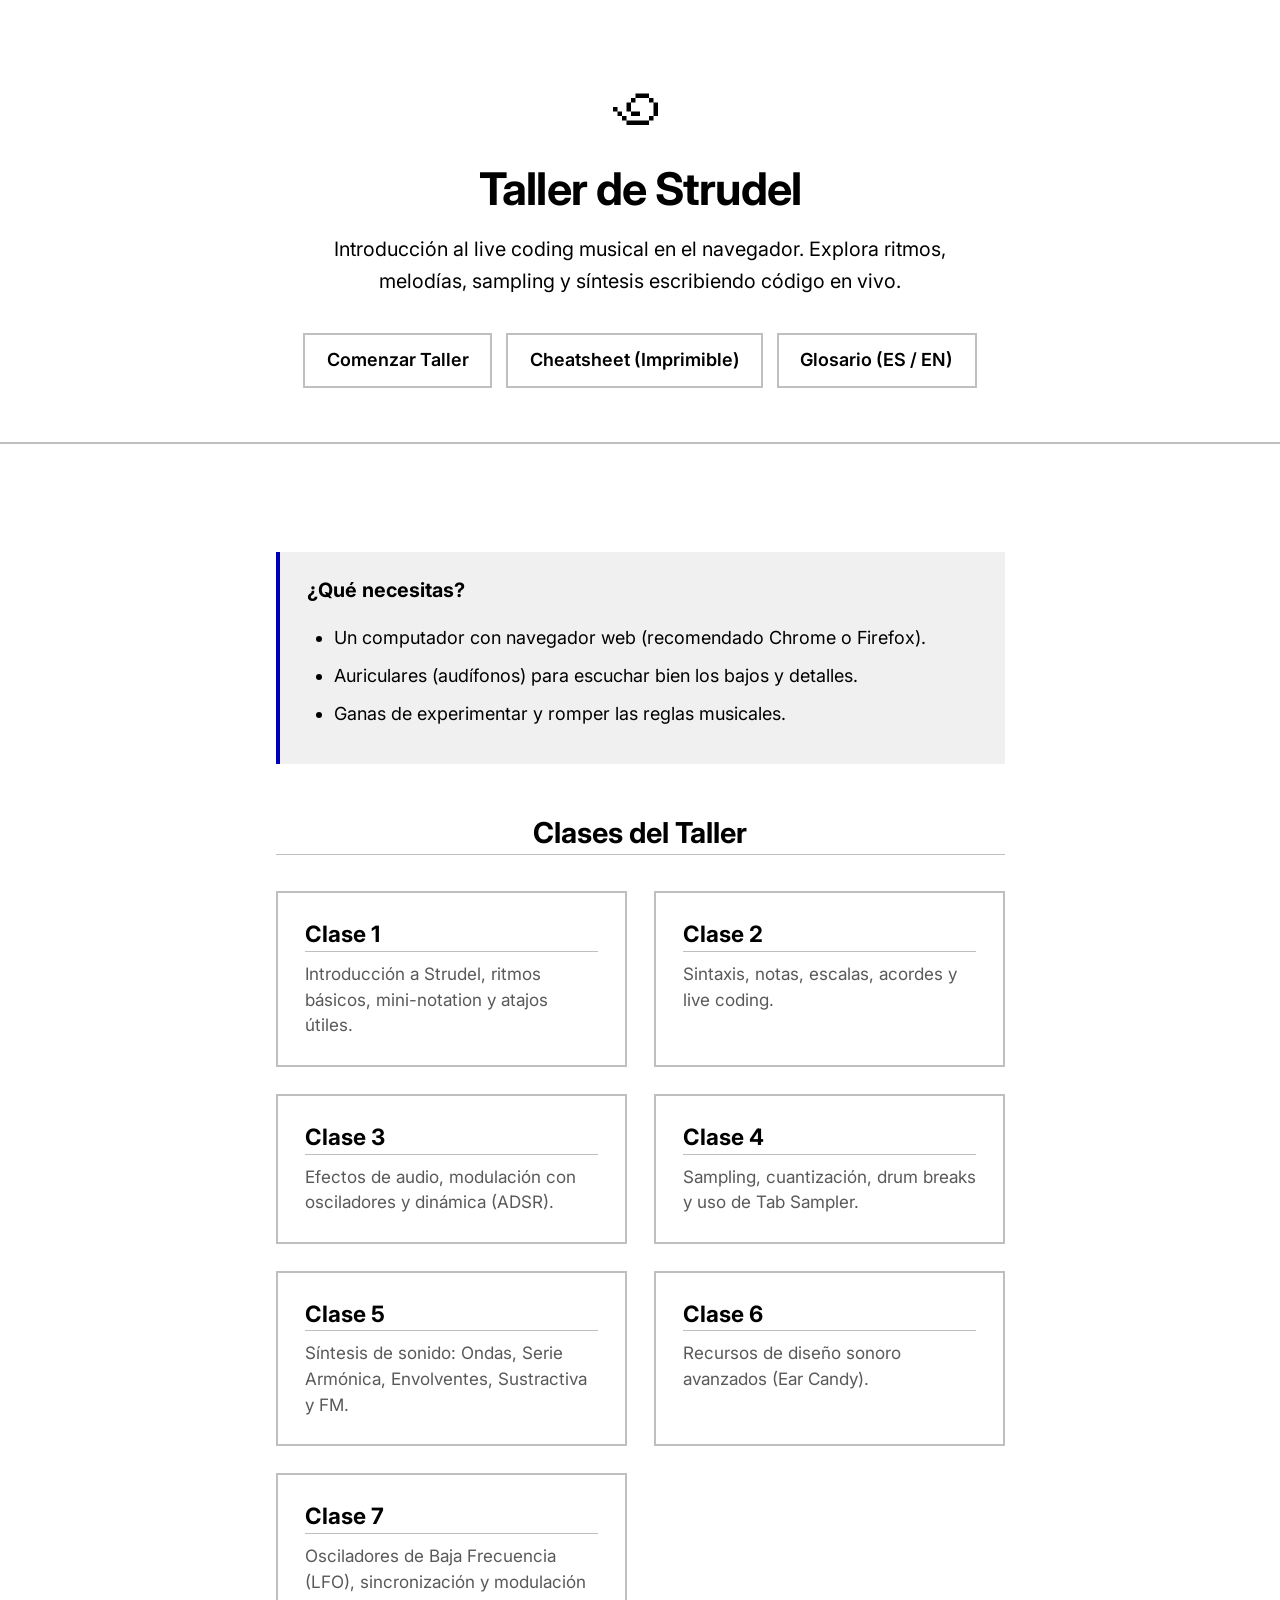
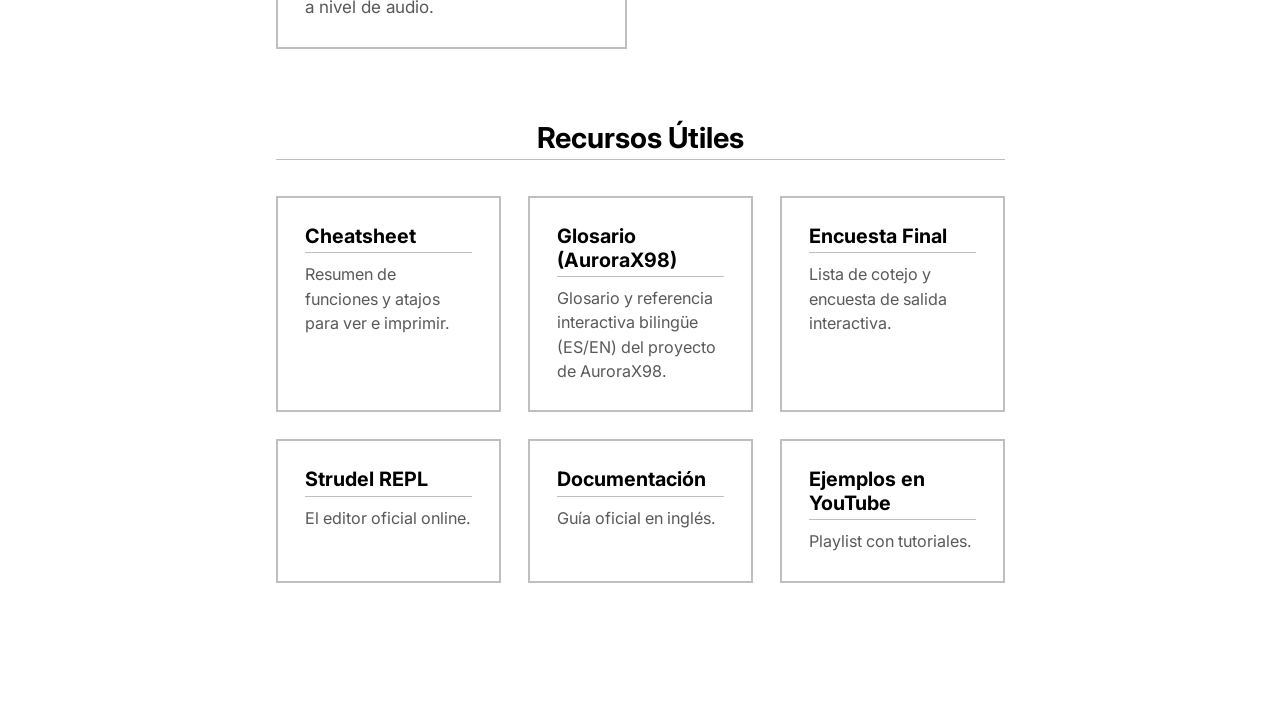
==== commit d9cfa8a7: "Add bilingual Glosario & Reference page (AuroraX98) and update site navigation" ====
--- a/index.html
+++ b/index.html
@@ -116,6 +116,7 @@
   <div style="display: inline-flex; gap: 0.75rem; flex-wrap: wrap; justify-content: center;">
     <a href="clase-1.html" class="btn-primary">Comenzar Taller</a>
     <a href="cheatsheet.html" class="btn-primary">Cheatsheet (Imprimible)</a>
+    <a href="glosario.html" class="btn-primary">Glosario (ES / EN)</a>
   </div>
 </div>
 
@@ -166,7 +167,11 @@
   <div class="grid" style="grid-template-columns: repeat(auto-fit, minmax(200px, 1fr));">
     <a href="cheatsheet.html" class="card">
       <h2 style="font-size: 1.1rem;">Cheatsheet</h2>
-      <p style="font-size: 0.9rem;">Resumen de funciones para ver e imprimir (Light/Dark).</p>
+      <p style="font-size: 0.9rem;">Resumen de funciones y atajos para ver e imprimir.</p>
+    </a>
+    <a href="glosario.html" class="card">
+      <h2 style="font-size: 1.1rem;">Glosario (AuroraX98)</h2>
+      <p style="font-size: 0.9rem;">Glosario y referencia interactiva bilingüe (ES/EN) del proyecto de AuroraX98.</p>
     </a>
     <a href="encuesta.html" class="card">
       <h2 style="font-size: 1.1rem;">Encuesta Final</h2>
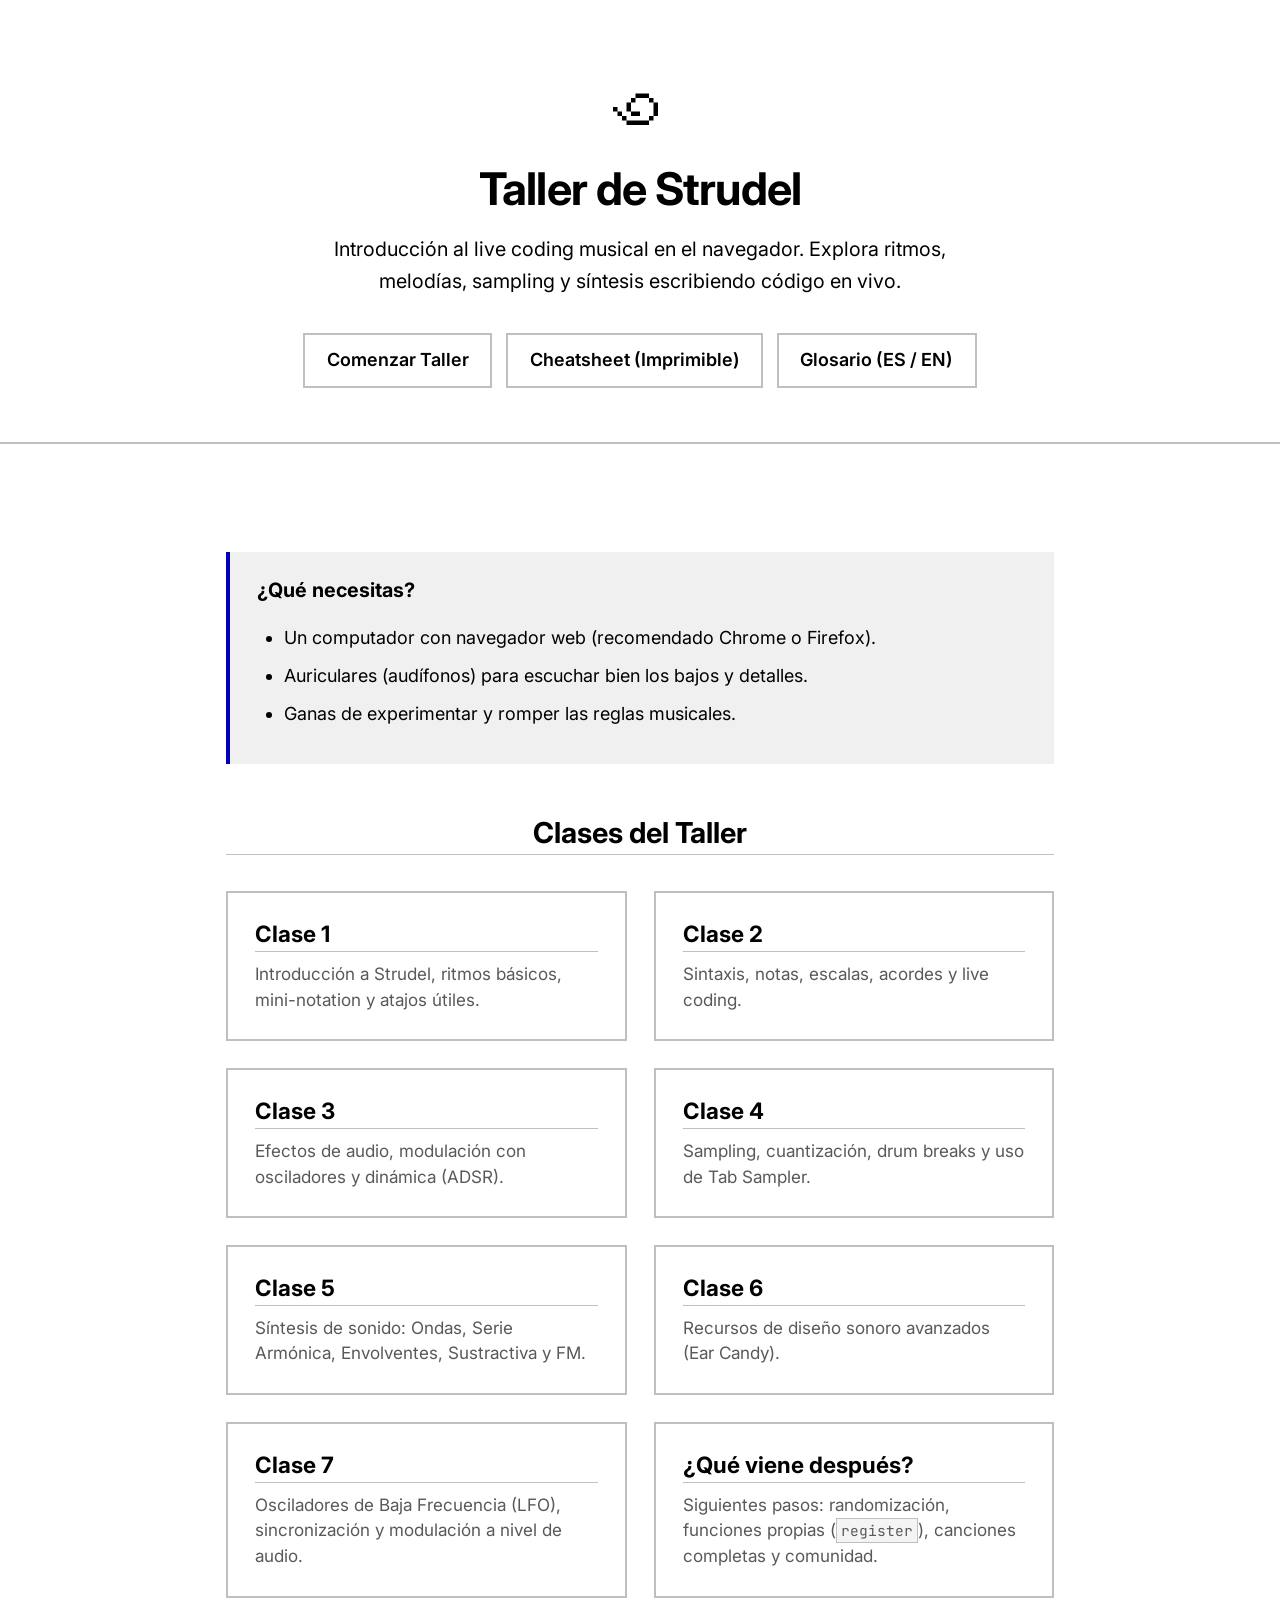
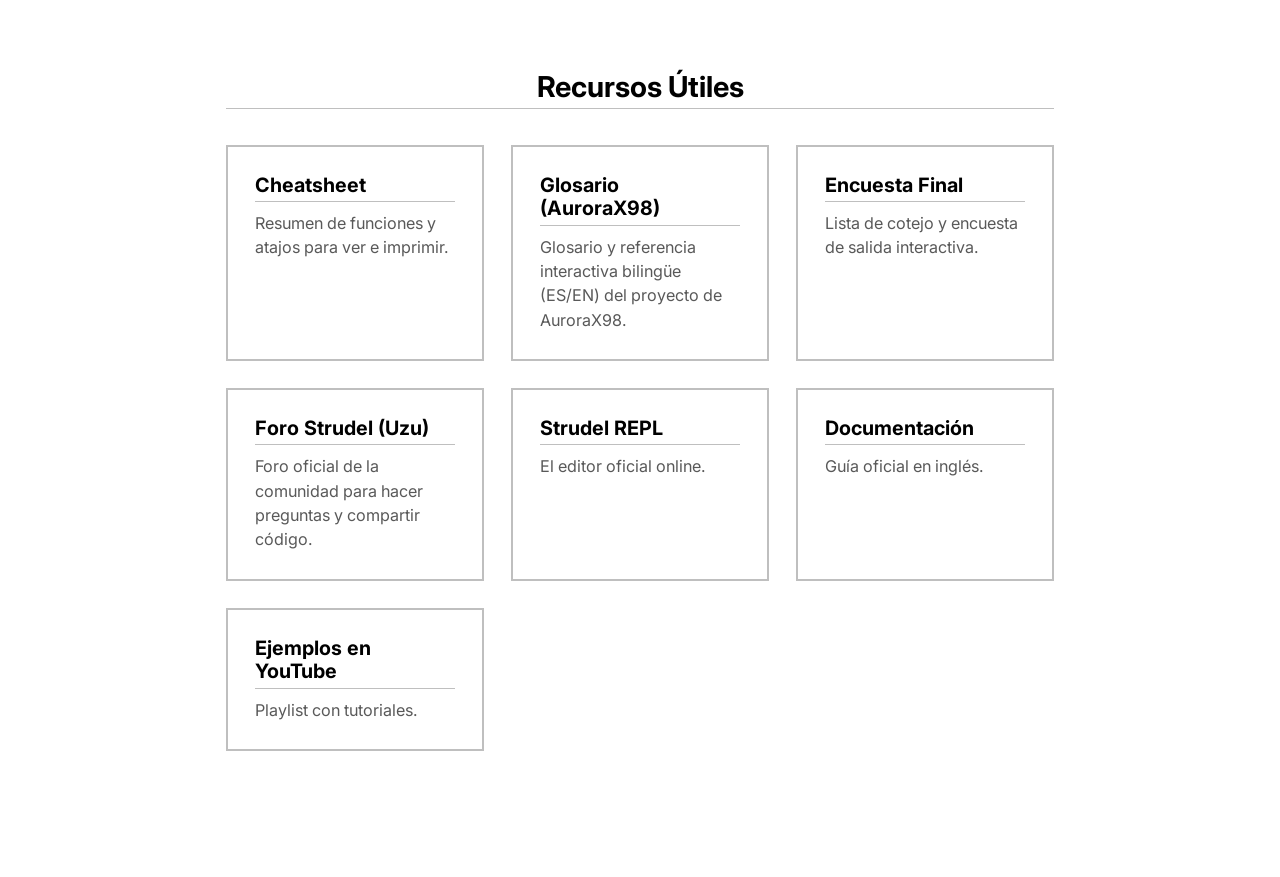
==== commit 617b4bf7: "Add ¿Qué viene después? page and Uzu Strudel forum links" ====
--- a/index.html
+++ b/index.html
@@ -161,6 +161,10 @@
       <h2>Clase 7</h2>
       <p>Osciladores de Baja Frecuencia (LFO), sincronización y modulación a nivel de audio.</p>
     </a>
+    <a href="que-viene-despues.html" class="card">
+      <h2>¿Qué viene después?</h2>
+      <p>Siguientes pasos: randomización, funciones propias (<code>register</code>), canciones completas y comunidad.</p>
+    </a>
   </div>
 
   <h2 style="text-align: center; margin-top: 4rem;">Recursos Útiles</h2>
@@ -177,6 +181,10 @@
       <h2 style="font-size: 1.1rem;">Encuesta Final</h2>
       <p style="font-size: 0.9rem;">Lista de cotejo y encuesta de salida interactiva.</p>
     </a>
+    <a href="https://uzu.lurk.org/c/strudel/26" target="_blank" rel="noopener" class="card">
+      <h2 style="font-size: 1.1rem;">Foro Strudel (Uzu)</h2>
+      <p style="font-size: 0.9rem;">Foro oficial de la comunidad para hacer preguntas y compartir código.</p>
+    </a>
     <a href="https://strudel.cc/" target="_blank" class="card">
       <h2 style="font-size: 1.1rem;">Strudel REPL</h2>
       <p style="font-size: 0.9rem;">El editor oficial online.</p>
